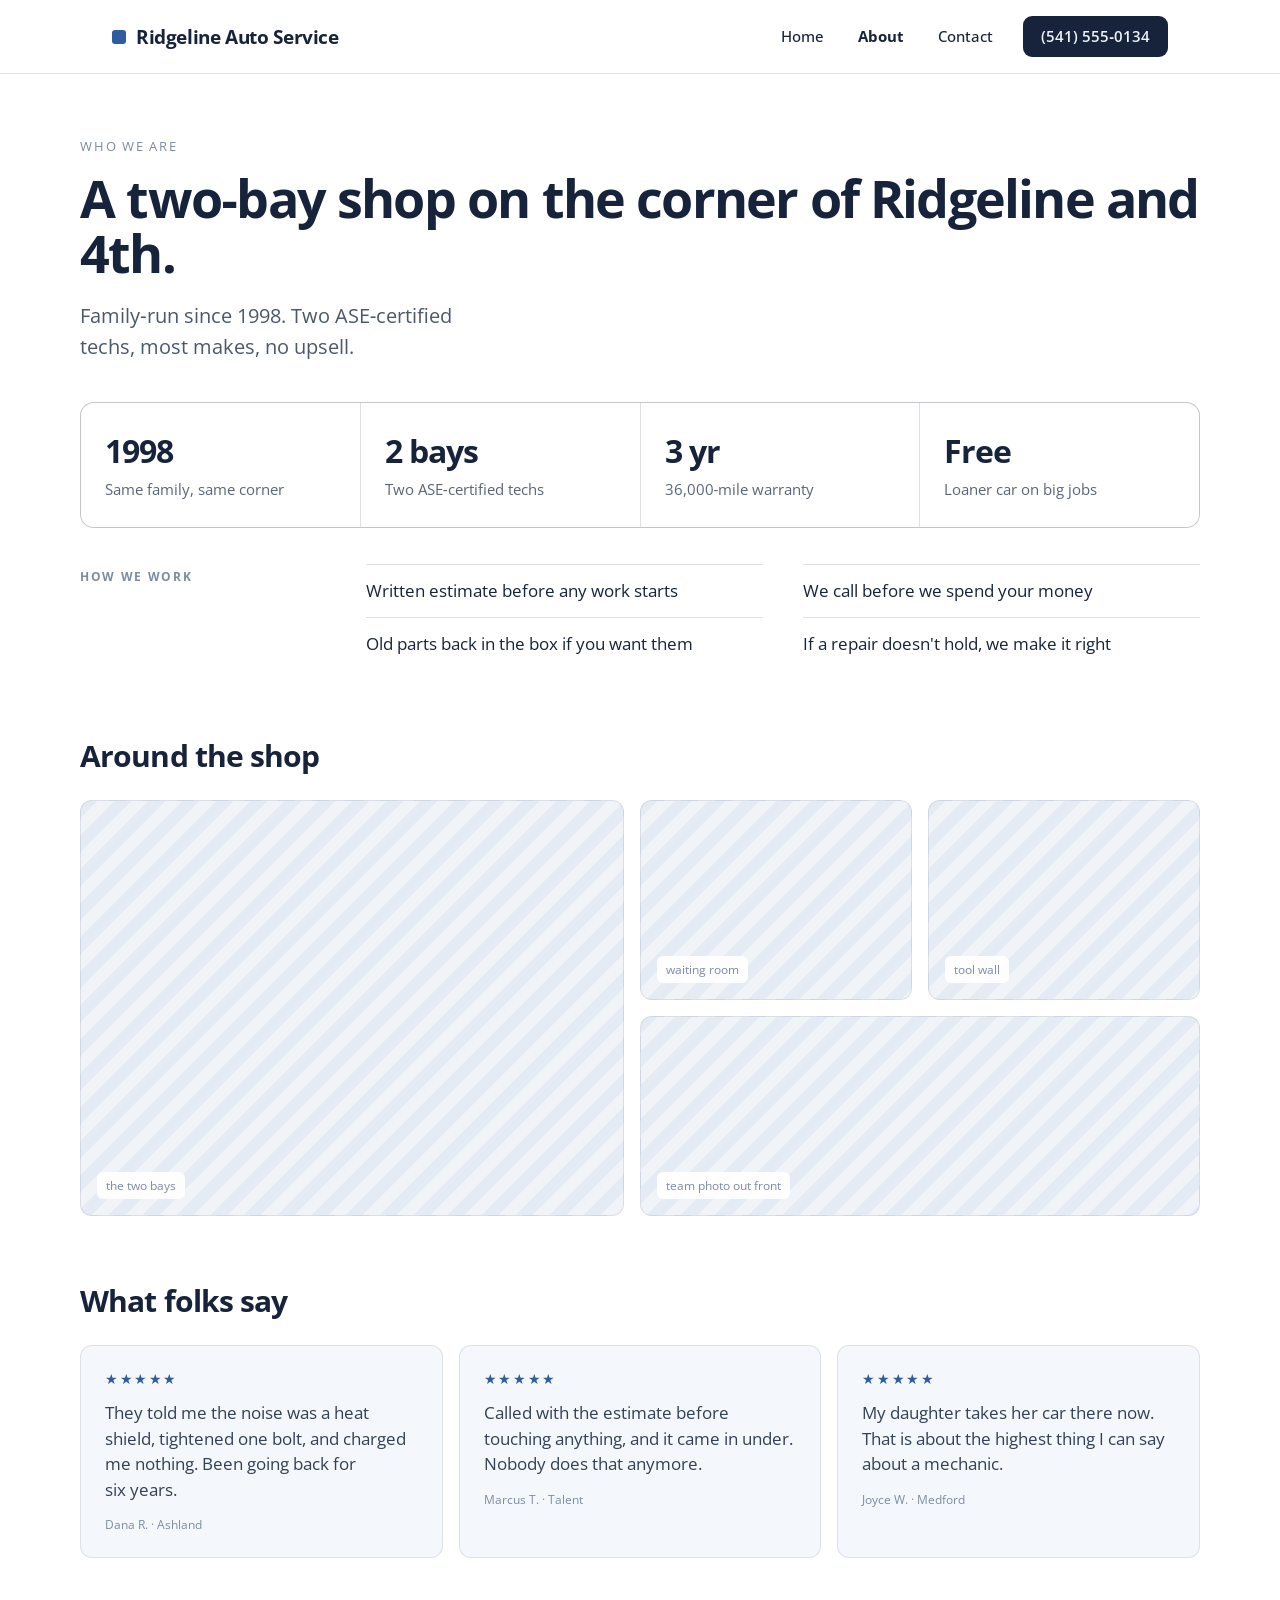
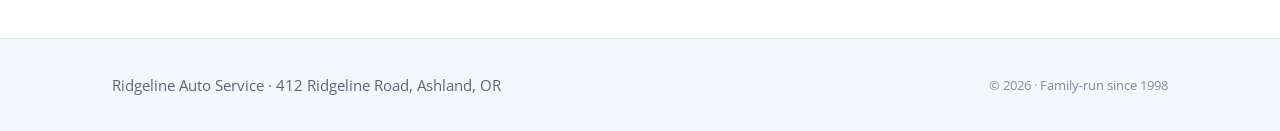
==== about.html @ 0da6ca18 "Add Ridgeline Auto Service static site Implements the Auto Shop Site design (Claude Design handoff) " ====
<!DOCTYPE html>
<html lang="en">
<head>
<meta charset="utf-8">
<meta name="viewport" content="width=device-width, initial-scale=1">
<title>About — Ridgeline Auto Service</title>
<meta name="description" content="A two-bay auto shop on the corner of Ridgeline and 4th. Family-run since 1998, two ASE-certified techs, no upsell.">
<link rel="preconnect" href="https://fonts.googleapis.com">
<link rel="preconnect" href="https://fonts.gstatic.com" crossorigin>
<link href="https://fonts.googleapis.com/css2?family=Open+Sans:wght@300;400;500;600;700;800&display=swap" rel="stylesheet">
<link rel="stylesheet" href="styles.css">
</head>
<body>

<header class="site-header">
  <div class="wrap">
    <a href="index.html" class="brand" style="color:inherit">
      <span class="brand-mark"></span>
      <span class="brand-name">Ridgeline Auto Service</span>
    </a>
    <nav class="main-nav">
      <a class="nav-link" href="index.html">Home</a>
      <a class="nav-link" href="about.html" aria-current="page">About</a>
      <a class="nav-link" href="contact.html">Contact</a>
      <a class="nav-call" href="tel:5415550134">(541) 555‑0134</a>
    </nav>
  </div>
</header>

<main>
  <div class="wrap page-hero page-body">
    <div class="eyebrow">Who we are</div>
    <h1 style="max-width:22em">A two‑bay shop on the corner of Ridgeline and 4th.</h1>
    <p class="about-sub">Family‑run since 1998. Two ASE‑certified techs, most makes, no upsell.</p>

    <div class="facts-strip">
      <div class="fact">
        <div class="fact-num">1998</div>
        <div class="fact-label">Same family, same corner</div>
      </div>
      <div class="fact">
        <div class="fact-num">2 bays</div>
        <div class="fact-label">Two ASE‑certified techs</div>
      </div>
      <div class="fact">
        <div class="fact-num">3 yr</div>
        <div class="fact-label">36,000‑mile warranty</div>
      </div>
      <div class="fact">
        <div class="fact-num">Free</div>
        <div class="fact-label">Loaner car on big jobs</div>
      </div>
    </div>

    <div class="how-we-work">
      <div class="how-we-work-label">How we work</div>
      <div class="how-we-work-list">
        <div>Written estimate before any work starts</div>
        <div>We call before we spend your money</div>
        <div>Old parts back in the box if you want them</div>
        <div>If a repair doesn't hold, we make it right</div>
      </div>
    </div>

    <div class="about-section">
      <h2>Around the shop</h2>
      <div class="shop-photos">
        <div class="photo-placeholder tall"><span>the two bays</span></div>
        <div class="photo-placeholder"><span>waiting room</span></div>
        <div class="photo-placeholder"><span>tool wall</span></div>
        <div class="photo-placeholder wide"><span>team photo out front</span></div>
      </div>
    </div>

    <div class="about-section">
      <h2>What folks say</h2>
      <div class="reviews-grid-light">
        <div class="review-card">
          <div class="stars">★★★★★</div>
          <p class="quote">They told me the noise was a heat shield, tightened one bolt, and charged me nothing. Been going back for six years.</p>
          <div class="who">Dana R. · Ashland</div>
        </div>
        <div class="review-card">
          <div class="stars">★★★★★</div>
          <p class="quote">Called with the estimate before touching anything, and it came in under. Nobody does that anymore.</p>
          <div class="who">Marcus T. · Talent</div>
        </div>
        <div class="review-card">
          <div class="stars">★★★★★</div>
          <p class="quote">My daughter takes her car there now. That is about the highest thing I can say about a mechanic.</p>
          <div class="who">Joyce W. · Medford</div>
        </div>
      </div>
    </div>
  </div>
</main>

<footer class="site-footer">
  <div class="wrap">
    <div class="footer-shop">Ridgeline Auto Service · 412 Ridgeline Road, Ashland, OR</div>
    <div class="footer-copy">© 2026 · Family‑run since 1998</div>
  </div>
</footer>

</body>
</html>
---- styles.css ----
/* Ridgeline Auto Service — shared styles */

*, *::before, *::after { box-sizing: border-box; }

:root {
  --ink: #16233a;
  --ink-muted: #4b586c;
  --ink-muted-2: #5a6678;
  --ink-muted-3: #7d8ca3;
  --ink-muted-4: #93a4bb;
  --blue: #2f5c9e;
  --blue-hover: #1e3f70;
  --blue-active: #23477a;
  --panel: #f4f7fb;
  --line-06: rgba(22, 35, 58, .06);
  --line-10: rgba(22, 35, 58, .1);
  --line-12: rgba(22, 35, 58, .12);
  --line-14: rgba(22, 35, 58, .14);
  --line-18: rgba(22, 35, 58, .18);
  --line-20: rgba(22, 35, 58, .2);
  --dark-bg: #16233a;
  --dark-text: #eef3f9;
  --dark-quote: #9ec1ea;
  --dark-muted: #93a4bb;
}

html, body { margin: 0; }

body {
  background: #fff;
  color: var(--ink);
  font-family: 'Open Sans', Helvetica, Arial, sans-serif;
  -webkit-font-smoothing: antialiased;
}

a { color: var(--blue); text-decoration: none; }
a:hover { color: var(--blue-hover); }

h1, h2, h3, p { margin: 0; }

.wrap {
  max-width: 1120px;
  margin: 0 auto;
  padding-left: 32px;
  padding-right: 32px;
}

/* Header */

.site-header {
  position: sticky;
  top: 0;
  z-index: 20;
  background: rgba(255, 255, 255, .9);
  backdrop-filter: blur(8px);
  border-bottom: 1px solid var(--line-12);
}

.site-header .wrap {
  padding-top: 16px;
  padding-bottom: 16px;
  display: flex;
  align-items: center;
  justify-content: space-between;
  gap: 32px;
}

.brand {
  display: flex;
  align-items: baseline;
  gap: 10px;
}

.brand-mark {
  width: 14px;
  height: 14px;
  background: var(--blue);
  border-radius: 3px;
}

.brand-name {
  font-size: 19px;
  font-weight: 700;
  letter-spacing: -.02em;
  color: var(--ink);
}

.main-nav {
  display: flex;
  align-items: center;
  gap: 6px;
}

.main-nav a.nav-link {
  font-size: 14.5px;
  font-weight: 500;
  color: var(--ink);
  padding: 9px 14px;
  border-radius: 8px;
}

.main-nav a.nav-link:hover {
  background: var(--line-06);
  color: var(--ink);
}

.main-nav a.nav-link[aria-current="page"] {
  font-weight: 700;
}

.nav-call {
  margin-left: 10px;
  background: var(--ink);
  color: var(--dark-text);
  padding: 11px 18px;
  border-radius: 9px;
  font-size: 14.5px;
  font-weight: 600;
}

.nav-call:hover {
  background: var(--blue);
  color: #fff;
}

/* Buttons */

.btn {
  display: inline-block;
  font-family: inherit;
  font-size: 16px;
  font-weight: 600;
  padding: 15px 26px;
  border-radius: 10px;
  border: 0;
  cursor: pointer;
}

.btn-primary { background: var(--blue); color: #fff; }
.btn-primary:hover { background: var(--blue-active); color: #fff; }

.btn-outline {
  border: 1px solid var(--line-20);
  background: none;
  color: var(--ink);
}
.btn-outline:hover { background: rgba(22, 35, 58, .05); }

/* Eyebrow label */

.eyebrow {
  font-size: 12.5px;
  letter-spacing: .14em;
  text-transform: uppercase;
  color: var(--ink-muted-3);
}

/* Photo placeholder */

.photo-placeholder {
  border-radius: 14px;
  background-image: repeating-linear-gradient(135deg, #e4ebf4 0 12px, #f0f4f9 12px 24px);
  border: 1px solid var(--line-10);
  display: flex;
  align-items: flex-end;
  padding: 20px;
}

.photo-placeholder span {
  font-size: 12px;
  color: var(--ink-muted-3);
  background: rgba(255, 255, 255, .92);
  padding: 7px 10px;
  border-radius: 6px;
}

/* Hero */

.hero {
  padding: 76px 0 64px;
  display: grid;
  grid-template-columns: 1.05fr .95fr;
  gap: 56px;
  align-items: center;
}

.hero-eyebrow { margin-bottom: 20px; }

.hero h1 {
  font-size: 62px;
  line-height: 1.02;
  letter-spacing: -.035em;
  font-weight: 700;
  text-wrap: balance;
}

.hero-lede {
  margin-top: 24px;
  font-size: 18.5px;
  line-height: 1.6;
  color: var(--ink-muted);
  max-width: 34em;
  text-wrap: pretty;
}

.hero-actions {
  display: flex;
  gap: 12px;
  margin-top: 34px;
  flex-wrap: wrap;
}

.hours-panel {
  margin-top: 40px;
  border: 1px solid var(--line-14);
  border-radius: 12px;
  background: var(--panel);
  padding: 20px 24px;
  display: flex;
  align-items: center;
  gap: 32px;
  flex-wrap: wrap;
  max-width: 34em;
}

.hours-panel-label {
  font-size: 11.5px;
  font-weight: 700;
  letter-spacing: .16em;
  text-transform: uppercase;
  color: var(--blue);
}

.hours-panel-today {
  font-size: 30px;
  font-weight: 700;
  letter-spacing: -.02em;
  margin-top: 4px;
}

.hours-panel-week {
  display: flex;
  flex-direction: column;
  gap: 6px;
  font-size: 15px;
  color: var(--ink-muted);
  border-left: 1px solid var(--line-14);
  padding-left: 32px;
}

.hours-panel-week .row {
  display: flex;
  justify-content: space-between;
  gap: 24px;
  min-width: 190px;
}

.hours-panel-week .row span:first-child {
  font-weight: 600;
  color: var(--ink);
}

.hero-photo { aspect-ratio: 4 / 5; }

/* Stats band */

.stats-band {
  border-top: 1px solid var(--line-12);
  border-bottom: 1px solid var(--line-12);
  background: var(--panel);
}

.stats-band .wrap {
  padding: 44px 32px;
  display: grid;
  grid-template-columns: repeat(4, 1fr);
  gap: 34px;
}

.stat-num {
  font-size: 34px;
  font-weight: 700;
  letter-spacing: -.03em;
}

.stat-label {
  font-size: 14.5px;
  color: var(--ink-muted-2);
  margin-top: 4px;
}

/* Services grid (home) */

.section { padding: 72px 0; }

.section-head {
  display: flex;
  align-items: baseline;
  justify-content: space-between;
  gap: 24px;
  margin-bottom: 32px;
}

.section-head h2 {
  font-size: 36px;
  font-weight: 700;
  letter-spacing: -.03em;
}

.services-grid {
  display: grid;
  grid-template-columns: repeat(4, 1fr);
  gap: 16px;
}

.service-card {
  background: var(--panel);
  border: 1px solid var(--line-10);
  border-radius: 12px;
  padding: 22px;
}

.service-card:hover { border-color: var(--blue); }

.service-num { font-size: 11.5px; color: var(--blue); }

.service-name {
  font-size: 17px;
  font-weight: 600;
  margin-top: 12px;
  letter-spacing: -.01em;
}

.service-blurb {
  font-size: 14px;
  line-height: 1.5;
  color: var(--ink-muted-2);
  margin-top: 7px;
}

/* Reviews */

.reviews-band {
  background: var(--dark-bg);
  color: var(--dark-text);
}

.reviews-band .wrap {
  padding: 66px 32px;
  display: grid;
  grid-template-columns: repeat(3, 1fr);
  gap: 34px;
}

.reviews-band .stars { font-size: 14px; color: var(--dark-quote); letter-spacing: .12em; }
.reviews-band .quote { font-size: 17.5px; line-height: 1.55; margin-top: 14px; text-wrap: pretty; }
.reviews-band .who { font-size: 12px; color: var(--dark-muted); margin-top: 16px; }

.reviews-grid-light {
  display: grid;
  grid-template-columns: repeat(3, 1fr);
  gap: 16px;
  margin-top: 24px;
}

.review-card {
  background: var(--panel);
  border: 1px solid var(--line-10);
  border-radius: 12px;
  padding: 24px;
}

.review-card .stars { font-size: 13.5px; color: var(--blue); letter-spacing: .12em; }
.review-card .quote { font-size: 16.5px; line-height: 1.55; margin-top: 12px; color: #334055; text-wrap: pretty; }
.review-card .who { font-size: 12px; color: var(--ink-muted-3); margin-top: 14px; }

/* Drop-by split section */

.split-section {
  padding: 72px 0;
  display: grid;
  grid-template-columns: 1fr 1fr;
  gap: 24px;
  align-items: center;
}

.split-section h2 {
  font-size: 36px;
  font-weight: 700;
  letter-spacing: -.03em;
}

.split-section p {
  margin-top: 16px;
  font-size: 17.5px;
  line-height: 1.6;
  color: var(--ink-muted);
  max-width: 30em;
}

.split-section .btn { margin-top: 26px; }

.storefront-photo { aspect-ratio: 16 / 10; }

/* Appointment section */

.appointment-section {
  border-top: 1px solid var(--line-12);
  background: var(--panel);
}

.appointment-section .wrap {
  padding: 64px 32px;
  display: grid;
  grid-template-columns: .85fr 1.15fr;
  gap: 56px;
  align-items: start;
}

.appointment-section h2 {
  font-size: 36px;
  font-weight: 700;
  letter-spacing: -.03em;
}

.appointment-section .intro-text {
  margin-top: 16px;
  font-size: 17.5px;
  line-height: 1.6;
  color: var(--ink-muted);
}

.appointment-section .hours-line {
  margin-top: 24px;
  font-size: 15.5px;
  line-height: 1.6;
  color: var(--ink-muted-2);
}

.form-card {
  background: #fff;
  border: 1px solid var(--line-10);
  border-radius: 14px;
  padding: 28px;
}

.form-card h3 {
  font-size: 21px;
  font-weight: 700;
  letter-spacing: -.02em;
}

.form-card .form-sub {
  margin-top: 8px;
  font-size: 15.5px;
  color: var(--ink-muted-2);
}

.form-grid {
  display: grid;
  grid-template-columns: minmax(0, 1fr) minmax(0, 1fr);
  gap: 12px;
  margin-top: 20px;
}

.form-field {
  display: flex;
  flex-direction: column;
  gap: 6px;
}

.form-field.span-2 { grid-column: span 2; }

.form-field span {
  font-size: 13px;
  font-weight: 600;
  color: var(--ink-muted);
}

.form-field input,
.form-field textarea {
  font-family: inherit;
  font-size: 15.5px;
  padding: 13px 14px;
  border: 1px solid var(--line-18);
  border-radius: 9px;
  background: #fff;
  color: var(--ink);
}

.form-field input:focus,
.form-field textarea:focus {
  outline: none;
  border-color: var(--blue);
}

.form-field textarea { resize: vertical; }

.form-submit {
  margin-top: 16px;
  width: 100%;
}

.form-note {
  margin-top: 12px;
  font-size: 13px;
  line-height: 1.5;
  color: var(--ink-muted-3);
}

.honeypot { display: none; }

/* Page hero (About / Contact) */

.page-hero {
  padding: 64px 0 0;
}

.page-hero h1 {
  font-size: 52px;
  line-height: 1.05;
  letter-spacing: -.035em;
  font-weight: 700;
  margin-top: 16px;
}

.page-body { padding-bottom: 80px; }

/* About page */

.about-sub {
  margin-top: 20px;
  font-size: 20px;
  line-height: 1.55;
  color: var(--ink-muted);
  max-width: 34ch;
}

.facts-strip {
  display: grid;
  grid-template-columns: repeat(4, minmax(0, 1fr));
  gap: 1px;
  background: var(--line-14);
  border: 1px solid var(--line-14);
  border-radius: 14px;
  overflow: hidden;
  margin-top: 40px;
}

.facts-strip .fact {
  background: #fff;
  padding: 26px 24px;
}

.facts-strip .fact-num {
  font-size: 32px;
  font-weight: 700;
  letter-spacing: -.03em;
}

.facts-strip .fact-label {
  font-size: 15px;
  line-height: 1.5;
  color: var(--ink-muted-2);
  margin-top: 6px;
}

.how-we-work {
  display: grid;
  grid-template-columns: repeat(4, minmax(0, 1fr));
  gap: 24px;
  margin-top: 36px;
}

.how-we-work-label {
  grid-column: span 1;
  font-size: 12px;
  font-weight: 700;
  letter-spacing: .14em;
  text-transform: uppercase;
  color: var(--ink-muted-3);
  padding-top: 4px;
}

.how-we-work-list {
  grid-column: span 3;
  display: grid;
  grid-template-columns: repeat(2, minmax(0, 1fr));
  column-gap: 40px;
}

.how-we-work-list div {
  font-size: 16.5px;
  line-height: 1.5;
  border-top: 1px solid var(--line-14);
  padding: 14px 0;
}

.about-section { margin-top: 64px; }

.about-section h2 {
  font-size: 30px;
  font-weight: 700;
  letter-spacing: -.03em;
}

.shop-photos {
  display: grid;
  grid-template-columns: 2fr 1fr 1fr;
  grid-template-rows: 200px 200px;
  gap: 16px;
  margin-top: 24px;
}

.shop-photos .photo-placeholder { padding: 16px; border-radius: 12px; }
.shop-photos .photo-placeholder span { font-size: 11.5px; padding: 6px 9px; }
.shop-photos .tall { grid-row: span 2; }
.shop-photos .wide { grid-column: span 2; }

/* Contact page */

.contact-grid {
  display: grid;
  grid-template-columns: .9fr 1.1fr;
  gap: 48px;
  margin-top: 44px;
  align-items: start;
}

.contact-info {
  display: flex;
  flex-direction: column;
  gap: 26px;
}

.contact-block {
  border-top: 1px solid var(--line-14);
  padding-top: 22px;
}

.contact-block:first-child { border-top: 0; padding-top: 0; }

.contact-label {
  font-size: 12px;
  letter-spacing: .12em;
  text-transform: uppercase;
  color: var(--ink-muted-3);
}

.contact-phone-link {
  display: inline-block;
  margin-top: 8px;
  font-size: 28px;
  font-weight: 700;
  letter-spacing: -.02em;
  color: var(--ink);
}

.contact-phone-link:hover { color: var(--blue); }

.hours-list {
  margin-top: 12px;
  display: flex;
  flex-direction: column;
  gap: 8px;
  font-size: 16.5px;
}

.hours-list .row {
  display: flex;
  justify-content: space-between;
  max-width: 260px;
}

.hours-list .row span:last-child { color: var(--ink-muted-2); }

.contact-email { margin-top: 8px; font-size: 17px; }

.contact-address { margin-top: 8px; font-size: 18px; line-height: 1.5; }

.map-placeholder {
  margin-top: 16px;
  aspect-ratio: 16 / 11;
  border-radius: 12px;
  background-image: repeating-linear-gradient(135deg, #dbe5f1 0 14px, #e9f0f7 14px 28px);
  border: 1px solid var(--line-10);
  display: flex;
  align-items: center;
  justify-content: center;
}

.map-placeholder span {
  font-size: 12.5px;
  color: var(--ink-muted-3);
  background: rgba(255, 255, 255, .94);
  padding: 9px 13px;
  border-radius: 7px;
}

/* Footer */

.site-footer {
  border-top: 1px solid var(--line-12);
  background: var(--panel);
}

.site-footer .wrap {
  padding: 36px 32px;
  display: flex;
  justify-content: space-between;
  align-items: center;
  gap: 24px;
  flex-wrap: wrap;
}

.footer-shop { font-size: 15px; color: var(--ink-muted-2); }
.footer-copy { font-size: 12.5px; color: var(--ink-muted-3); }

/* Responsive */

@media (max-width: 900px) {
  .hero { grid-template-columns: 1fr; }
  .hero-photo { order: -1; aspect-ratio: 16 / 9; }
  .appointment-section .wrap { grid-template-columns: 1fr; }
  .contact-grid { grid-template-columns: 1fr; }
  .split-section { grid-template-columns: 1fr; }
  .split-section .storefront-photo { order: -1; }
  .services-grid { grid-template-columns: repeat(2, 1fr); }
}

@media (max-width: 700px) {
  .stats-band .wrap { grid-template-columns: repeat(2, 1fr); }
  .facts-strip { grid-template-columns: repeat(2, minmax(0, 1fr)); }
  .how-we-work { grid-template-columns: 1fr; }
  .how-we-work-list { grid-column: span 1; grid-template-columns: 1fr; }
  .shop-photos { grid-template-columns: 1fr 1fr; grid-template-rows: 160px 160px 160px; }
  .shop-photos .tall { grid-row: span 1; }
}

@media (max-width: 640px) {
  .hero h1 { font-size: 42px; }
  .page-hero h1 { font-size: 38px; }
  .section-head h2, .split-section h2, .appointment-section h2 { font-size: 28px; }
  .reviews-band .wrap, .reviews-grid-light { grid-template-columns: 1fr; }
  .services-grid { grid-template-columns: 1fr; }
  .form-grid { grid-template-columns: 1fr; }
  .form-field.span-2 { grid-column: span 1; }
  .site-header .wrap { flex-wrap: wrap; gap: 12px; padding-bottom: 12px; }
  .main-nav { flex-wrap: wrap; }
}
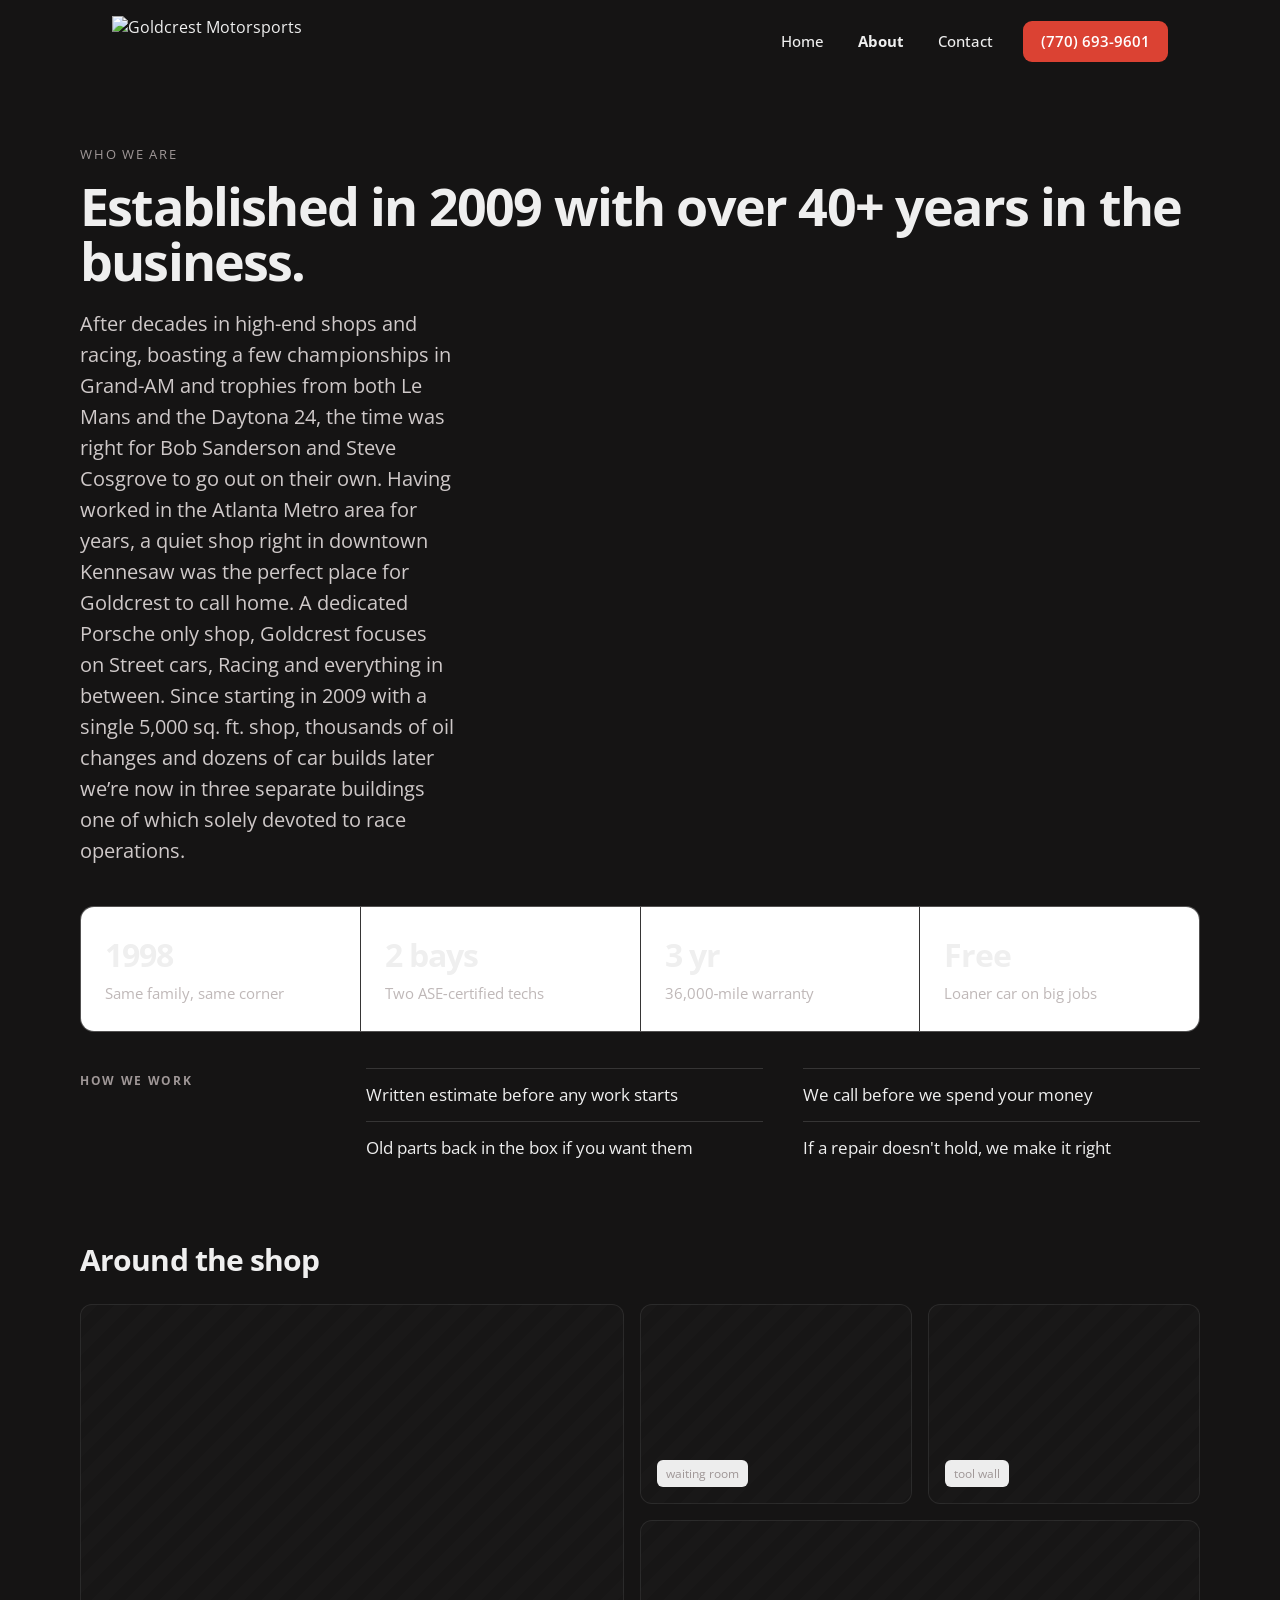
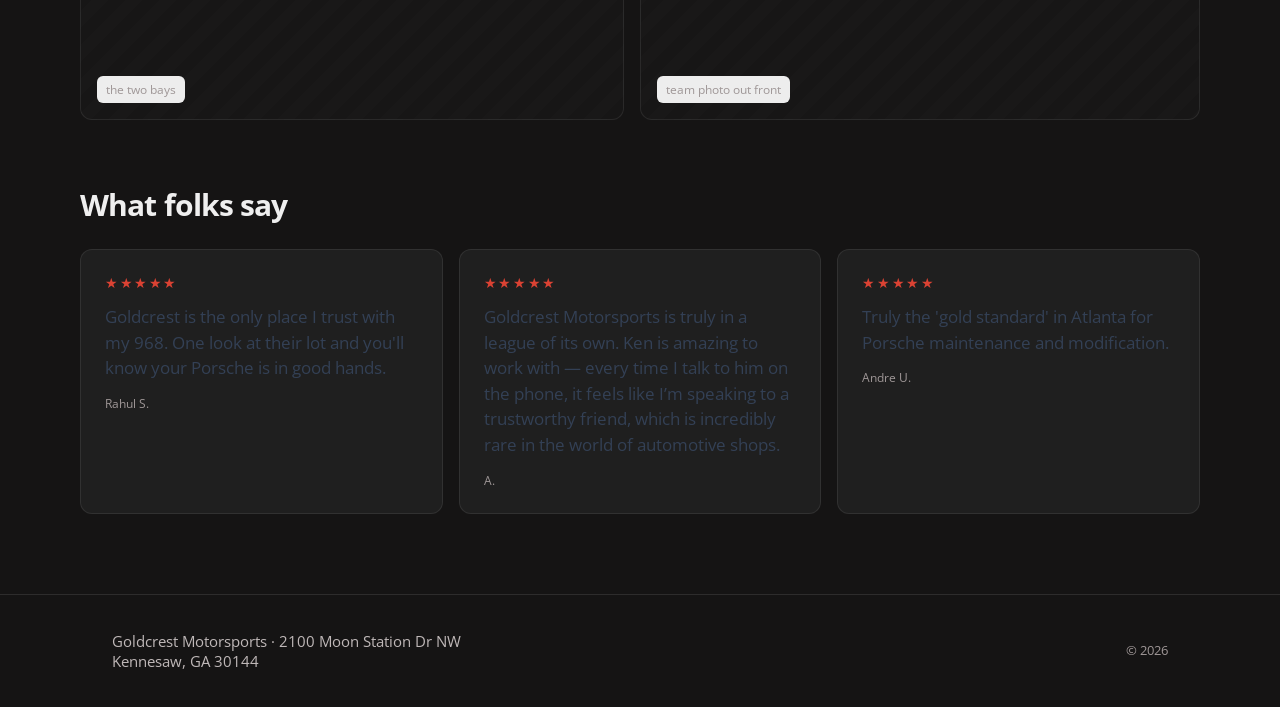
==== commit 52452332: "V1 website design" ====
--- a/about.html
+++ b/about.html
@@ -3,7 +3,7 @@
 <head>
 <meta charset="utf-8">
 <meta name="viewport" content="width=device-width, initial-scale=1">
-<title>About — Ridgeline Auto Service</title>
+<title>About — Goldcrest Motorsports</title>
 <meta name="description" content="A two-bay auto shop on the corner of Ridgeline and 4th. Family-run since 1998, two ASE-certified techs, no upsell.">
 <link rel="preconnect" href="https://fonts.googleapis.com">
 <link rel="preconnect" href="https://fonts.gstatic.com" crossorigin>
@@ -16,13 +16,13 @@
   <div class="wrap">
     <a href="index.html" class="brand" style="color:inherit">
       <span class="brand-mark"></span>
-      <span class="brand-name">Ridgeline Auto Service</span>
+      <img src="Logo.webp" alt="Goldcrest Motorsports" class="brand-logo">
     </a>
     <nav class="main-nav">
       <a class="nav-link" href="index.html">Home</a>
       <a class="nav-link" href="about.html" aria-current="page">About</a>
       <a class="nav-link" href="contact.html">Contact</a>
-      <a class="nav-call" href="tel:5415550134">(541) 555‑0134</a>
+      <a class="nav-call" href="tel:7706939601">(770) 693-9601</a>
     </nav>
   </div>
 </header>
@@ -30,8 +30,8 @@
 <main>
   <div class="wrap page-hero page-body">
     <div class="eyebrow">Who we are</div>
-    <h1 style="max-width:22em">A two‑bay shop on the corner of Ridgeline and 4th.</h1>
-    <p class="about-sub">Family‑run since 1998. Two ASE‑certified techs, most makes, no upsell.</p>
+    <h1 style="max-width:22em">Established in 2009 with over 40+ years in the business.</h1>
+    <p class="about-sub">After decades in high-end shops and racing, boasting a few championships in Grand-AM and trophies from both Le Mans and the Daytona 24, the time was right for Bob Sanderson and Steve Cosgrove to go out on their own. Having worked in the Atlanta Metro area for years, a quiet shop right in downtown Kennesaw was the perfect place for Goldcrest to call home. A dedicated Porsche only shop, Goldcrest focuses on Street cars, Racing and everything in between. Since starting in 2009 with a single 5,000 sq. ft. shop, thousands of oil changes and dozens of car builds later we’re now in three separate buildings one of which solely devoted to race operations.</p>
 
     <div class="facts-strip">
       <div class="fact">
@@ -77,18 +77,18 @@
       <div class="reviews-grid-light">
         <div class="review-card">
           <div class="stars">★★★★★</div>
-          <p class="quote">They told me the noise was a heat shield, tightened one bolt, and charged me nothing. Been going back for six years.</p>
-          <div class="who">Dana R. · Ashland</div>
+          <p class="quote">Goldcrest is the only place I trust with my 968. One look at their lot and you'll know your Porsche is in good hands.</p>
+          <div class="who">Rahul S.</div>
         </div>
         <div class="review-card">
           <div class="stars">★★★★★</div>
-          <p class="quote">Called with the estimate before touching anything, and it came in under. Nobody does that anymore.</p>
-          <div class="who">Marcus T. · Talent</div>
+          <p class="quote">Goldcrest Motorsports is truly in a league of its own. Ken is amazing to work with — every time I talk to him on the phone, it feels like I’m speaking to a trustworthy friend, which is incredibly rare in the world of automotive shops.</p>
+          <div class="who">A.</div>
         </div>
         <div class="review-card">
           <div class="stars">★★★★★</div>
-          <p class="quote">My daughter takes her car there now. That is about the highest thing I can say about a mechanic.</p>
-          <div class="who">Joyce W. · Medford</div>
+          <p class="quote">Truly the 'gold standard' in Atlanta for Porsche maintenance and modification.</p>
+          <div class="who">Andre U.</div>
         </div>
       </div>
     </div>
@@ -97,8 +97,8 @@
 
 <footer class="site-footer">
   <div class="wrap">
-    <div class="footer-shop">Ridgeline Auto Service · 412 Ridgeline Road, Ashland, OR</div>
-    <div class="footer-copy">© 2026 · Family‑run since 1998</div>
+    <div class="footer-shop">Goldcrest Motorsports · 2100 Moon Station Dr NW<br>Kennesaw, GA 30144</div>
+    <div class="footer-copy">© 2026 </div>
   </div>
 </footer>
 
--- a/styles.css
+++ b/styles.css
@@ -1,33 +1,33 @@
-/* Ridgeline Auto Service — shared styles */
+/* Goldcrest Motorsports — shared styles */
 
 *, *::before, *::after { box-sizing: border-box; }
 
 :root {
-  --ink: #16233a;
-  --ink-muted: #4b586c;
-  --ink-muted-2: #5a6678;
-  --ink-muted-3: #7d8ca3;
-  --ink-muted-4: #93a4bb;
-  --blue: #2f5c9e;
-  --blue-hover: #1e3f70;
-  --blue-active: #23477a;
-  --panel: #f4f7fb;
-  --line-06: rgba(22, 35, 58, .06);
-  --line-10: rgba(22, 35, 58, .1);
-  --line-12: rgba(22, 35, 58, .12);
-  --line-14: rgba(22, 35, 58, .14);
-  --line-18: rgba(22, 35, 58, .18);
-  --line-20: rgba(22, 35, 58, .2);
-  --dark-bg: #16233a;
-  --dark-text: #eef3f9;
-  --dark-quote: #9ec1ea;
-  --dark-muted: #93a4bb;
+  --ink: #efefef; /* primary text on dark bg */
+  --ink-muted: #cfc9c9;
+  --ink-muted-2: #bfb8b8;
+  --ink-muted-3: #9f9797;
+  --ink-muted-4: #7f7777;
+  --blue: #DB4233;
+  --blue-hover: #b63a2b;
+  --blue-active: #DB4233;
+  --panel: #1f1f1f; /* panels slightly lighter than page bg */
+  --line-06: rgba(255, 255, 255, .04);
+  --line-10: rgba(255, 255, 255, .08);
+  --line-12: rgba(255, 255, 255, .10);
+  --line-14: rgba(255, 255, 255, .14);
+  --line-18: rgba(255, 255, 255, .18);
+  --line-20: rgba(255, 255, 255, .20);
+  --dark-bg: #151414; /* overall page background */
+  --dark-text: #ffffff;
+  --dark-quote: #FFDC00;
+  --dark-muted: #c7bdbe;
 }
 
 html, body { margin: 0; }
 
 body {
-  background: #fff;
+  background: var(--dark-bg);
   color: var(--ink);
   font-family: 'Open Sans', Helvetica, Arial, sans-serif;
   -webkit-font-smoothing: antialiased;
@@ -51,9 +51,9 @@
   position: sticky;
   top: 0;
   z-index: 20;
-  background: rgba(255, 255, 255, .9);
-  backdrop-filter: blur(8px);
-  border-bottom: 1px solid var(--line-12);
+  background: var(--dark-bg);
+  backdrop-filter: blur(6px);
+  border-bottom: 0;
 }
 
 .site-header .wrap {
@@ -71,18 +71,28 @@
   gap: 10px;
 }
 
-.brand-mark {
+.brand-mark { display: none; }
+
+/* .brand-mark {
   width: 14px;
   height: 14px;
   background: var(--blue);
   border-radius: 3px;
-}
+} */
 
 .brand-name {
   font-size: 19px;
   font-weight: 700;
   letter-spacing: -.02em;
   color: var(--ink);
+}
+
+/* Logo in the header */
+.brand-logo {
+  height: 50px;
+  display: block;
+  object-fit: contain;
+  margin-left: 0;
 }
 
 .main-nav {
@@ -110,8 +120,8 @@
 
 .nav-call {
   margin-left: 10px;
-  background: var(--ink);
-  color: var(--dark-text);
+  background: #DB4233;
+  color: #ffffff;
   padding: 11px 18px;
   border-radius: 9px;
   font-size: 14.5px;
@@ -119,8 +129,8 @@
 }
 
 .nav-call:hover {
-  background: var(--blue);
-  color: #fff;
+  background: var(--blue-hover);
+  color: #ffffff;
 }
 
 /* Buttons */
@@ -159,7 +169,7 @@
 
 .photo-placeholder {
   border-radius: 14px;
-  background-image: repeating-linear-gradient(135deg, #e4ebf4 0 12px, #f0f4f9 12px 24px);
+  background-image: repeating-linear-gradient(135deg, rgba(255,255,255,0.02) 0 12px, rgba(255,255,255,0.01) 12px 24px);
   border: 1px solid var(--line-10);
   display: flex;
   align-items: flex-end;
@@ -173,6 +183,35 @@
   padding: 7px 10px;
   border-radius: 6px;
 }
+
+/* Make images inside placeholders fill the area */
+.photo-placeholder img {
+  width: 100%;
+  height: auto;
+  display: block;
+  border-radius: 12px;
+}
+
+/* Make hero-photo image fill its placeholder with no border */
+.hero-photo {
+  aspect-ratio: 4 / 5;
+  padding: 0;
+  background: none;
+  border: 0;
+  border-radius: 12px;
+  overflow: hidden;
+}
+
+.hero-photo img {
+  width: 100%;
+  height: 100%;
+  display: block;
+  object-fit: cover;
+  border-radius: 0;
+}
+
+/* Specific hero image sizing hook when using srcset/picture */
+/* removed .hero-image rule when reverting responsive srcset */
 
 /* Hero */
 
@@ -267,14 +306,62 @@
 .stats-band {
   border-top: 1px solid var(--line-12);
   border-bottom: 1px solid var(--line-12);
-  background: var(--panel);
+  background: #1E1C1C;
 }
 
 .stats-band .wrap {
-  padding: 44px 32px;
-  display: grid;
-  grid-template-columns: repeat(4, 1fr);
-  gap: 34px;
+  padding: 32px 32px;
+  display: flex;
+  align-items: center;
+  gap: 28px;
+}
+
+/* New stats layout: left stats, divider, and hours on the right */
+.stats-left {
+  display: flex;
+  gap: 48px;
+  align-items: center;
+}
+.stats-left .stat { min-width: 180px; }
+.stats-divider {
+  width: 1px;
+  height: 54px;
+  background: var(--line-12);
+  opacity: .7;
+}
+.hours-right {
+  display: flex;
+  gap: 48px;
+  margin-left: auto;
+  align-items: center;
+}
+.hours-item { text-align: left; }
+.hours-day {
+  font-size: 12px;
+  letter-spacing: .14em;
+  text-transform: uppercase;
+  color: var(--ink-muted-3);
+}
+.hours-time {
+  font-size: 20px;
+  font-weight: 700;
+  color: var(--ink);
+  margin-top: 6px;
+}
+
+@media (max-width: 900px) {
+  .stats-band .wrap { flex-direction: column; align-items: flex-start; gap: 20px; }
+  .stats-left { gap: 24px; }
+  .stats-divider { display: none; }
+  .hours-right { width: 100%; gap: 18px; }
+}
+
+/* When the hours panel is placed inside the stats band, make it span the full wrap and center */
+.stats-band .wrap .hours-panel {
+  grid-column: 1 / -1;
+  margin: 0 auto;
+  max-width: 720px;
+  padding-top: 0;
 }
 
 .stat-num {
@@ -291,7 +378,26 @@
 
 /* Services grid (home) */
 
-.section { padding: 72px 0; }
+.section { padding: 72px 0; background: #ffffff; }
+
+/* Full-width light panel for specific sections */
+.section-panel {
+  background: #262325; /* darker gray */
+  color: #ffffff;
+}
+.section-panel .wrap {
+  padding-left: 5;
+  padding-right: 5px;
+}
+/* Ensure headings and text inside the darker panel are readable */
+.section-panel h2,
+.section-panel .stat-label,
+.section-panel .stat-num,
+.section-panel p,
+.section-panel .service-name,
+.section-panel .service-blurb {
+  color: inherit;
+}
 
 .section-head {
   display: flex;
@@ -342,11 +448,21 @@
 
 .reviews-band {
   background: var(--dark-bg);
-  color: var(--dark-text);
+  color: #ffffff;
+  position: relative;
+  left: 50%;
+  right: 50%;
+  margin-left: -50vw;
+  margin-right: -50vw;
+  width: 100vw;
+  box-sizing: border-box;
+  padding: 96px 0; /* increased vertical padding for more breathing room */
 }
 
 .reviews-band .wrap {
-  padding: 66px 32px;
+  padding: 0 32px; /* keep horizontal gutters inside full-bleed band */
+  max-width: 1120px;
+  margin: 0 auto;
   display: grid;
   grid-template-columns: repeat(3, 1fr);
   gap: 34px;
@@ -381,21 +497,32 @@
   display: grid;
   grid-template-columns: 1fr 1fr;
   gap: 24px;
+  background: #1E1C1C;
+  align-items: center;
+}
+
+/* Ensure the inner wrap uses a two-column grid so content and image sit side-by-side */
+.split-section .wrap {
+  display: grid;
+  grid-template-columns: 1fr 1fr;
+  gap: 24px;
   align-items: center;
 }
 
 .split-section h2 {
   font-size: 36px;
   font-weight: 700;
+  background: #1E1C1C;
   letter-spacing: -.03em;
 }
 
-.split-section p {
-  margin-top: 16px;
-  font-size: 17.5px;
-  line-height: 1.6;
-  color: var(--ink-muted);
-  max-width: 30em;
+.split-section {
+  padding: 72px 0;
+  display: grid;
+  grid-template-columns: 1fr 1fr;
+  gap: 24px;
+  align-items: center;
+  background: #1E1C1C;
 }
 
 .split-section .btn { margin-top: 26px; }
@@ -456,6 +583,9 @@
   color: var(--ink-muted-2);
 }
 
+/* Small spacer between form heading/subtext and first field */
+.form-spacer { height: 24px; }
+
 .form-grid {
   display: grid;
   grid-template-columns: minmax(0, 1fr) minmax(0, 1fr);
@@ -474,7 +604,7 @@
 .form-field span {
   font-size: 13px;
   font-weight: 600;
-  color: var(--ink-muted);
+  color: #000000;
 }
 
 .form-field input,
@@ -485,7 +615,12 @@
   border: 1px solid var(--line-18);
   border-radius: 9px;
   background: #fff;
-  color: var(--ink);
+  color: #000000;
+}
+
+.form-field input::placeholder,
+.form-field textarea::placeholder {
+  color: #6b6b6b;
 }
 
 .form-field input:focus,
@@ -600,6 +735,10 @@
 
 .about-section h2 {
   font-size: 30px;
+
+/* Ensure storefront image fills its placeholder and doesn't push the grid */
+.split-section .photo-placeholder { min-width: 0; overflow: hidden; }
+.split-section .photo-placeholder img { width: 100%; height: 100%; display: block; object-fit: cover; }
   font-weight: 700;
   letter-spacing: -.03em;
 }
@@ -644,7 +783,7 @@
   font-size: 12px;
   letter-spacing: .12em;
   text-transform: uppercase;
-  color: var(--ink-muted-3);
+  color: var(--blue);
 }
 
 .contact-phone-link {
@@ -697,11 +836,20 @@
   border-radius: 7px;
 }
 
+/* Make embedded map fill the placeholder */
+.map-placeholder iframe {
+  width: 100%;
+  height: 100%;
+  min-height: 260px;
+  border-radius: 12px;
+  border: 0;
+}
+
 /* Footer */
 
 .site-footer {
   border-top: 1px solid var(--line-12);
-  background: var(--panel);
+  background: var(--dark-bg);
 }
 
 .site-footer .wrap {
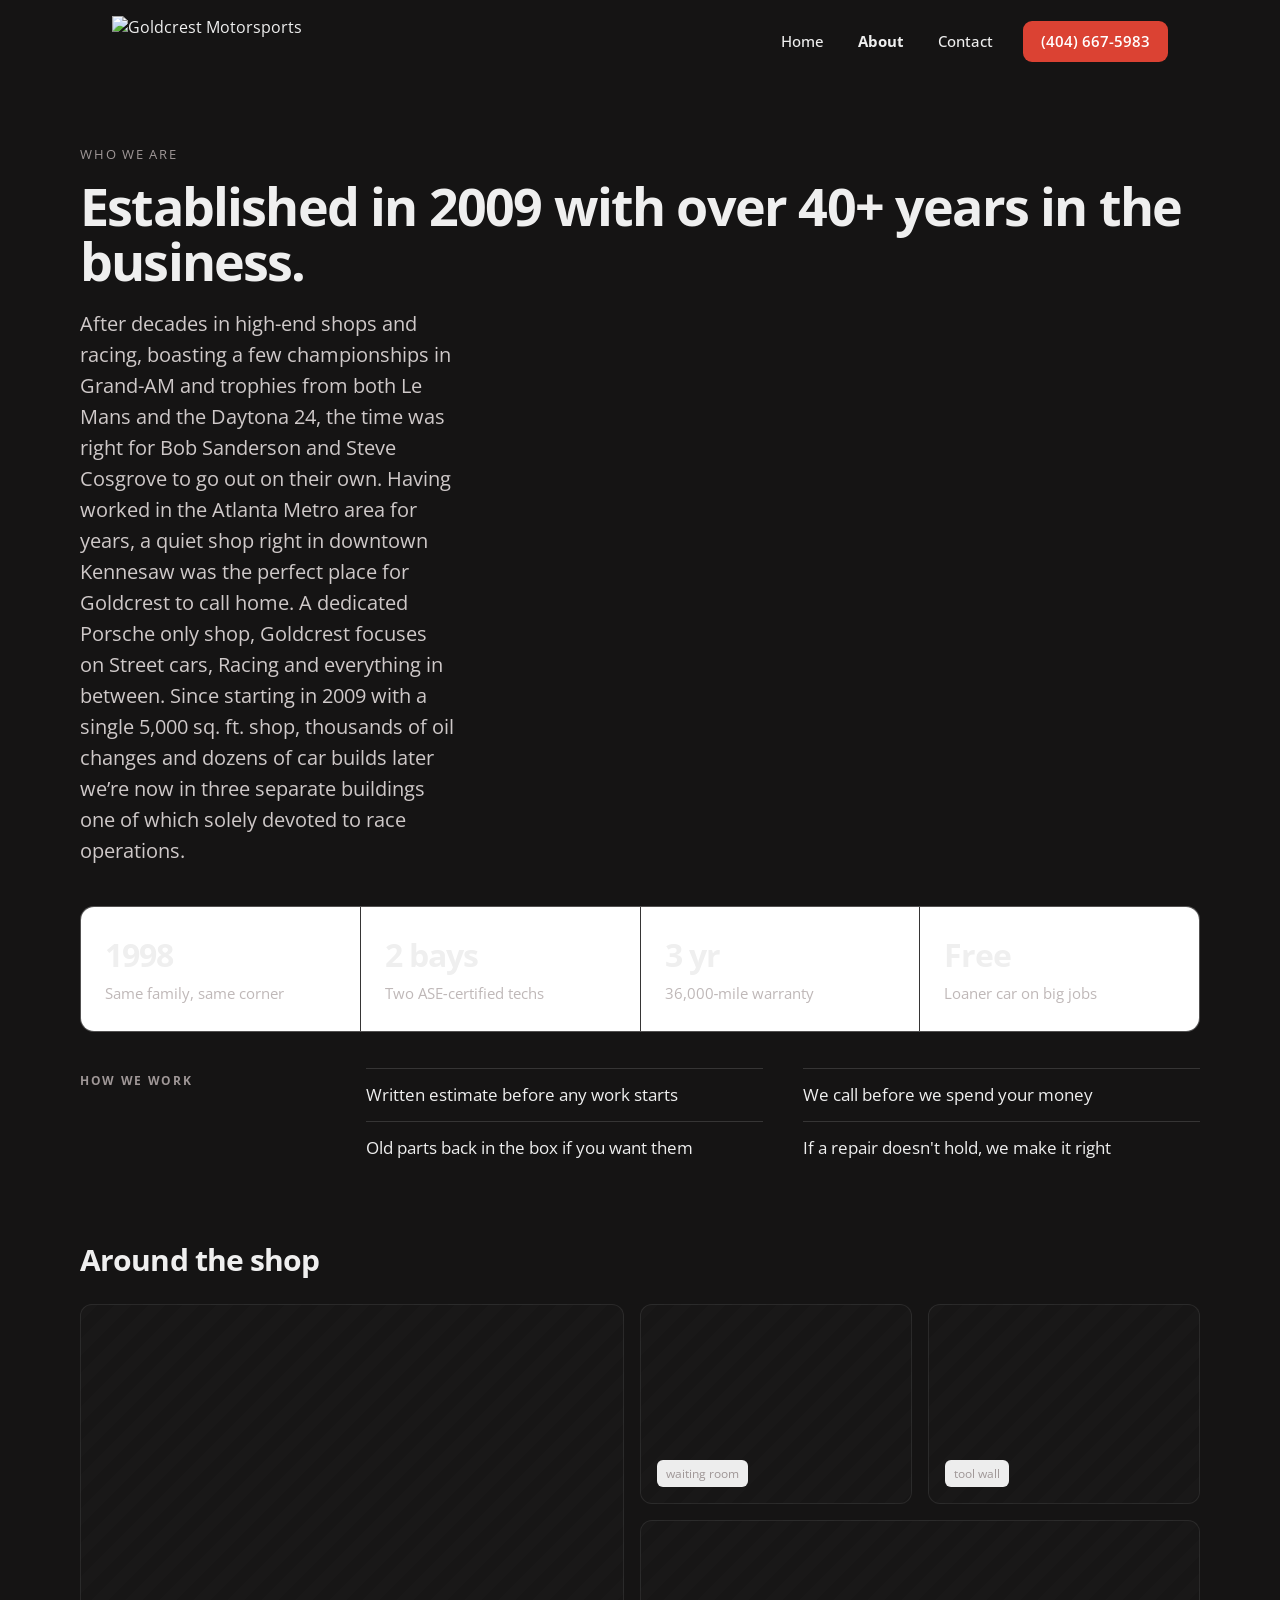
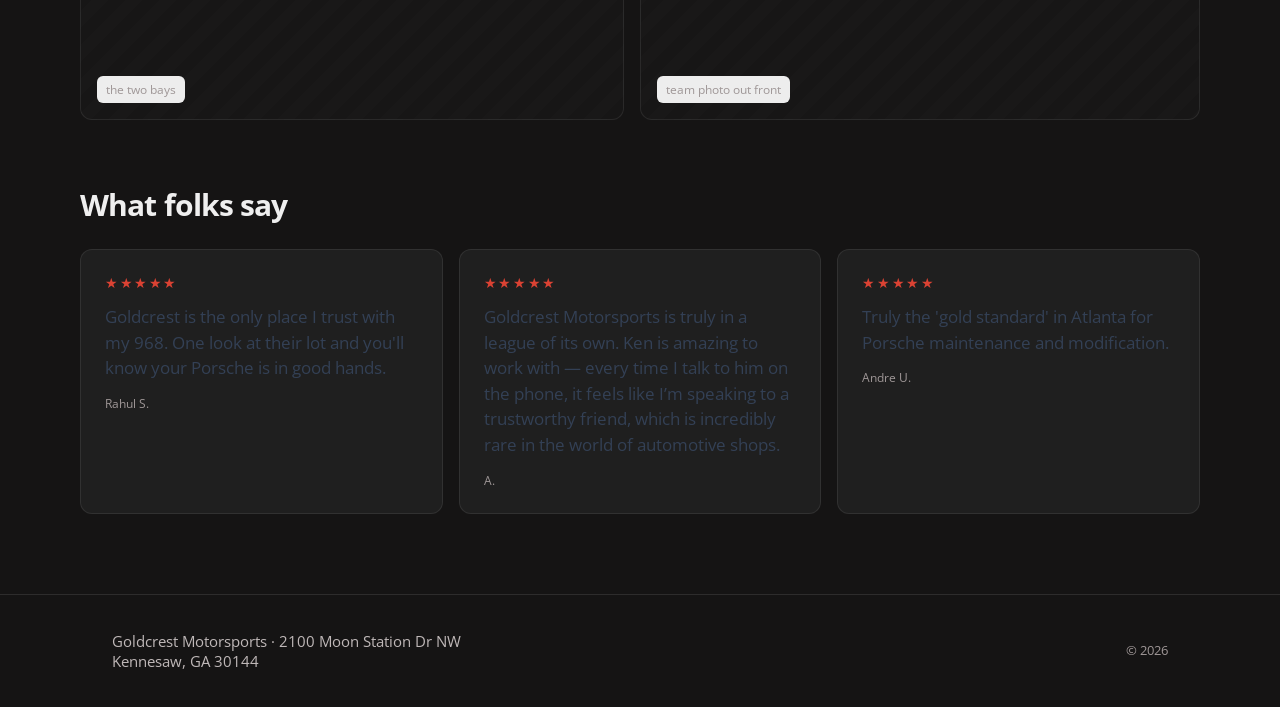
==== commit c7b622af: "update phone number" ====
--- a/about.html
+++ b/about.html
@@ -22,7 +22,7 @@
       <a class="nav-link" href="index.html">Home</a>
       <a class="nav-link" href="about.html" aria-current="page">About</a>
       <a class="nav-link" href="contact.html">Contact</a>
-      <a class="nav-call" href="tel:7706939601">(770) 693-9601</a>
+      <a class="nav-call" href="tel:4046675983">(404) 667-5983</a>
     </nav>
   </div>
 </header>
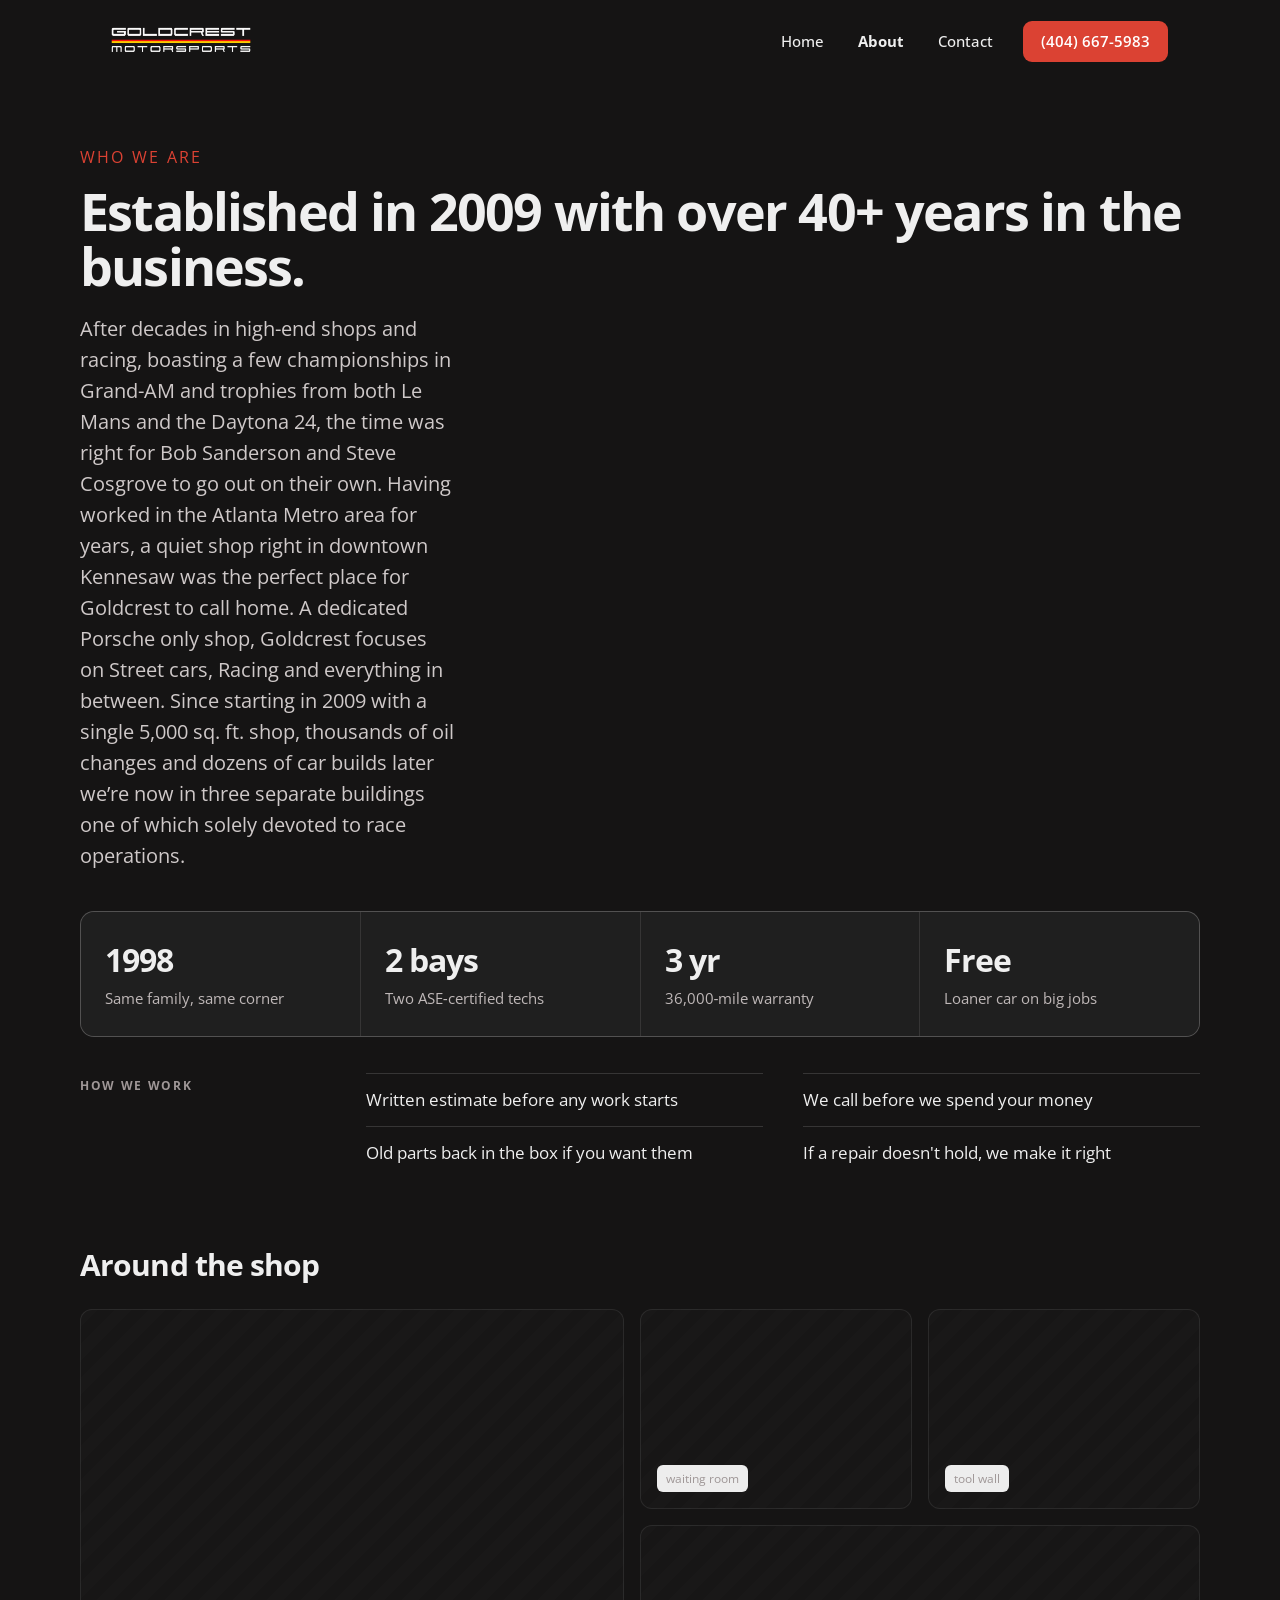
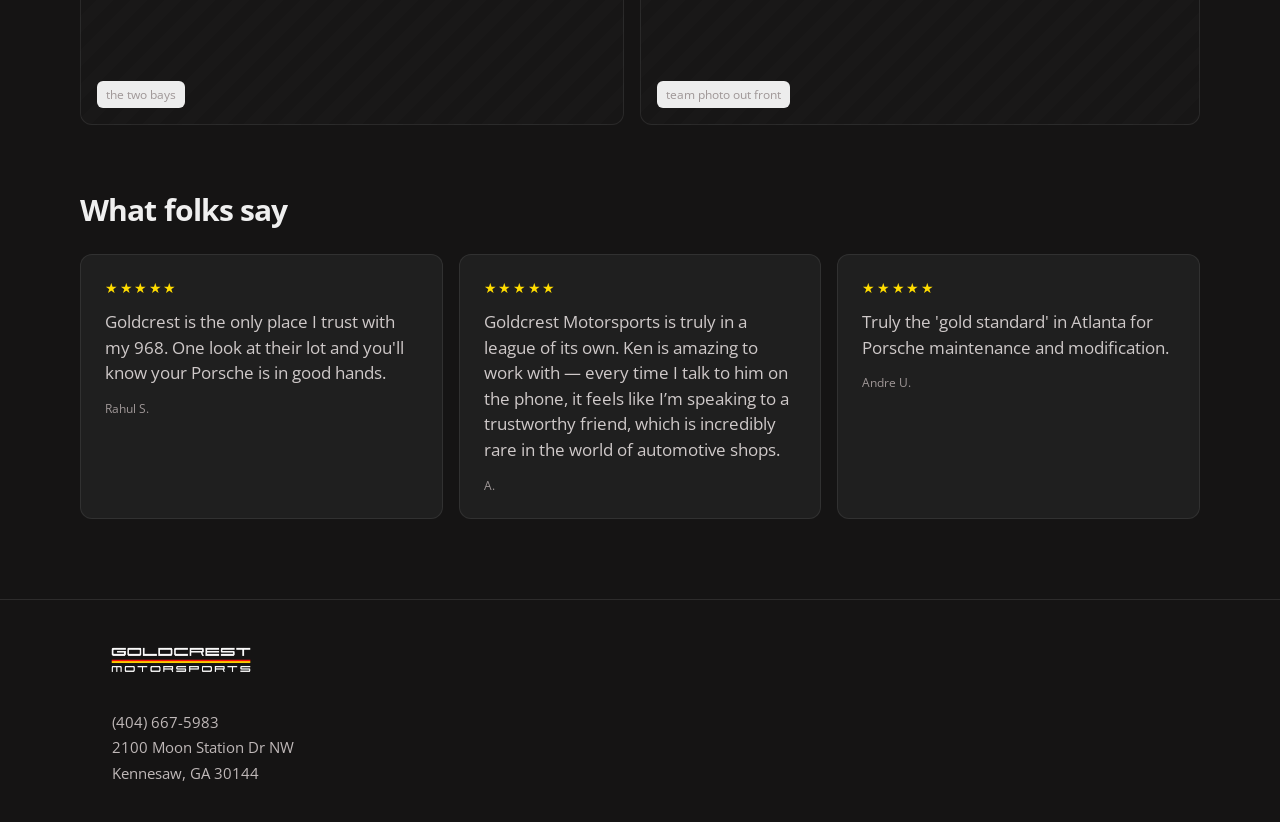
==== commit 5477f418: "updates" ====
--- a/about.html
+++ b/about.html
@@ -16,7 +16,7 @@
   <div class="wrap">
     <a href="index.html" class="brand" style="color:inherit">
       <span class="brand-mark"></span>
-      <img src="Logo.webp" alt="Goldcrest Motorsports" class="brand-logo">
+      <img src="logo.png" alt="Goldcrest Motorsports" class="brand-logo">
     </a>
     <nav class="main-nav">
       <a class="nav-link" href="index.html">Home</a>
@@ -97,8 +97,11 @@
 
 <footer class="site-footer">
   <div class="wrap">
-    <div class="footer-shop">Goldcrest Motorsports · 2100 Moon Station Dr NW<br>Kennesaw, GA 30144</div>
-    <div class="footer-copy">© 2026 </div>
+  <img src="logo.png" alt="Goldcrest Motorsports" class="brand-logo">
+  <div class="footer-shop">
+    <div class="footer-phone"><a href="tel:4046675983">(404) 667-5983</a></div>
+    <div class="footer-address">2100 Moon Station Dr NW<br>Kennesaw, GA 30144</div>
+  </div>
   </div>
 </footer>
 
--- a/styles.css
+++ b/styles.css
@@ -31,6 +31,7 @@
   color: var(--ink);
   font-family: 'Open Sans', Helvetica, Arial, sans-serif;
   -webkit-font-smoothing: antialiased;
+  overflow-x: hidden; /* guard against full-bleed / long-word overflow on small screens */
 }
 
 a { color: var(--blue); text-decoration: none; }
@@ -92,7 +93,9 @@
   height: 50px;
   display: block;
   object-fit: contain;
-  margin-left: 0;
+  /* nudge left to offset the logo PNG's transparent padding so the
+     visible mark lines up with the hero text's left edge */
+  margin-left: -6px;
 }
 
 .main-nav {
@@ -159,10 +162,10 @@
 /* Eyebrow label */
 
 .eyebrow {
-  font-size: 12.5px;
+  font-size: 16px;
   letter-spacing: .14em;
   text-transform: uppercase;
-  color: var(--ink-muted-3);
+  color: var(--blue);
 }
 
 /* Photo placeholder */
@@ -231,6 +234,7 @@
   letter-spacing: -.035em;
   font-weight: 700;
   text-wrap: balance;
+  overflow-wrap: break-word;
 }
 
 .hero-lede {
@@ -268,6 +272,7 @@
   letter-spacing: .16em;
   text-transform: uppercase;
   color: var(--blue);
+  align-items: center;
 }
 
 .hours-panel-today {
@@ -281,6 +286,7 @@
   display: flex;
   flex-direction: column;
   gap: 6px;
+  align-items: center;
   font-size: 15px;
   color: var(--ink-muted);
   border-left: 1px solid var(--line-14);
@@ -306,13 +312,14 @@
 .stats-band {
   border-top: 1px solid var(--line-12);
   border-bottom: 1px solid var(--line-12);
-  background: #1E1C1C;
+  background: var(--dark-bg);
 }
 
 .stats-band .wrap {
   padding: 32px 32px;
   display: flex;
   align-items: center;
+  justify-content: center;
   gap: 28px;
 }
 
@@ -332,10 +339,10 @@
 .hours-right {
   display: flex;
   gap: 48px;
-  margin-left: auto;
-  align-items: center;
-}
-.hours-item { text-align: left; }
+  align-items: center;
+  justify-content: center;
+}
+.hours-item { text-align: center; }
 .hours-day {
   font-size: 12px;
   letter-spacing: .14em;
@@ -350,10 +357,10 @@
 }
 
 @media (max-width: 900px) {
-  .stats-band .wrap { flex-direction: column; align-items: flex-start; gap: 20px; }
-  .stats-left { gap: 24px; }
+  .stats-band .wrap { flex-direction: column; align-items: center; gap: 20px; }
+  .hours-right { width: 100%; gap: 18px 28px; flex-wrap: wrap; }
+  .hours-item { text-align: center; }
   .stats-divider { display: none; }
-  .hours-right { width: 100%; gap: 18px; }
 }
 
 /* When the hours panel is placed inside the stats band, make it span the full wrap and center */
@@ -486,8 +493,8 @@
   padding: 24px;
 }
 
-.review-card .stars { font-size: 13.5px; color: var(--blue); letter-spacing: .12em; }
-.review-card .quote { font-size: 16.5px; line-height: 1.55; margin-top: 12px; color: #334055; text-wrap: pretty; }
+.review-card .stars { font-size: 13.5px; color: var(--dark-quote); letter-spacing: .12em; }
+.review-card .quote { font-size: 16.5px; line-height: 1.55; margin-top: 12px; color: var(--ink-muted); text-wrap: pretty; }
 .review-card .who { font-size: 12px; color: var(--ink-muted-3); margin-top: 14px; }
 
 /* Drop-by split section */
@@ -532,8 +539,8 @@
 /* Appointment section */
 
 .appointment-section {
-  border-top: 1px solid var(--line-12);
-  background: var(--panel);
+  /* border-top: 1px solid var(--line-12); */
+  background: var(--dark-bg);
 }
 
 .appointment-section .wrap {
@@ -565,7 +572,7 @@
 }
 
 .form-card {
-  background: #fff;
+  background: var(--ink);
   border: 1px solid var(--line-10);
   border-radius: 14px;
   padding: 28px;
@@ -589,7 +596,8 @@
 .form-grid {
   display: grid;
   grid-template-columns: minmax(0, 1fr) minmax(0, 1fr);
-  gap: 12px;
+  row-gap: 18px;
+  column-gap: 12px;
   margin-top: 20px;
 }
 
@@ -612,7 +620,7 @@
   font-family: inherit;
   font-size: 15.5px;
   padding: 13px 14px;
-  border: 1px solid var(--line-18);
+  border: 1px solid #c9c9c9;
   border-radius: 9px;
   background: #fff;
   color: #000000;
@@ -639,6 +647,7 @@
 .form-note {
   margin-top: 12px;
   font-size: 13px;
+  text-align: center;
   line-height: 1.5;
   color: var(--ink-muted-3);
 }
@@ -683,7 +692,7 @@
 }
 
 .facts-strip .fact {
-  background: #fff;
+  background: var(--panel);
   padding: 26px 24px;
 }
 
@@ -691,6 +700,7 @@
   font-size: 32px;
   font-weight: 700;
   letter-spacing: -.03em;
+  color: var(--ink);
 }
 
 .facts-strip .fact-label {
@@ -855,19 +865,25 @@
 .site-footer .wrap {
   padding: 36px 32px;
   display: flex;
-  justify-content: space-between;
-  align-items: center;
+  flex-direction: column;
+  align-items: flex-start;
   gap: 24px;
-  flex-wrap: wrap;
-}
-
-.footer-shop { font-size: 15px; color: var(--ink-muted-2); }
+}
+
+.footer-shop { font-size: 15px; color: var(--ink-muted-2); line-height: 1.7; }
+.footer-shop a { color: inherit; }
+.footer-shop a:hover { color: var(--blue); }
 .footer-copy { font-size: 12.5px; color: var(--ink-muted-3); }
 
 /* Responsive */
+
+@media (max-width: 1100px) {
+  .hero h1 { font-size: 52px; }
+}
 
 @media (max-width: 900px) {
   .hero { grid-template-columns: 1fr; }
+  .hero h1 { font-size: 46px; }
   .hero-photo { order: -1; aspect-ratio: 16 / 9; }
   .appointment-section .wrap { grid-template-columns: 1fr; }
   .contact-grid { grid-template-columns: 1fr; }
@@ -886,13 +902,35 @@
 }
 
 @media (max-width: 640px) {
-  .hero h1 { font-size: 42px; }
-  .page-hero h1 { font-size: 38px; }
-  .section-head h2, .split-section h2, .appointment-section h2 { font-size: 28px; }
-  .reviews-band .wrap, .reviews-grid-light { grid-template-columns: 1fr; }
+  .hero { padding: 48px 0 48px; gap: 32px; }
+  .hero h1 { font-size: 38px; letter-spacing: -.02em; }
+  .page-hero h1 { font-size: 34px; }
+  .section-head h2, .split-section h2, .appointment-section h2, .about-section h2 { font-size: 26px; }
+  .about-sub { font-size: 17px; }
+  .reviews-band { padding: 64px 0; }
+  .reviews-band .wrap, .reviews-grid-light { grid-template-columns: 1fr; gap: 28px; }
   .services-grid { grid-template-columns: 1fr; }
   .form-grid { grid-template-columns: 1fr; }
   .form-field.span-2 { grid-column: span 1; }
-  .site-header .wrap { flex-wrap: wrap; gap: 12px; padding-bottom: 12px; }
-  .main-nav { flex-wrap: wrap; }
-}
+  .hours-right { flex-direction: column; gap: 14px; }
+  .site-header .wrap { flex-wrap: wrap; gap: 12px 16px; padding-bottom: 12px; }
+  .main-nav { flex-wrap: wrap; row-gap: 4px; }
+  .hero-actions { width: 100%; }
+  .hero-actions .btn { flex: 1 1 100%; text-align: center; }
+}
+
+@media (max-width: 480px) {
+  .wrap { padding-left: 20px; padding-right: 20px; }
+  .facts-strip { grid-template-columns: 1fr; }
+  .facts-strip .fact { padding: 20px; }
+  .reviews-band .wrap { padding-left: 20px; padding-right: 20px; }
+  .hero h1 { font-size: 32px; }
+  .hero-eyebrow { font-size: 13px; letter-spacing: .1em; margin-bottom: 14px; }
+  .appointment-section .wrap { padding: 44px 20px; }
+  .appointment-section .intro-text { font-size: 16px; }
+  .stats-band .wrap { padding: 26px 20px; }
+  .site-footer .wrap { padding: 32px 20px; }
+  .main-nav { gap: 4px; }
+  .main-nav a.nav-link { padding: 8px 10px; }
+  .nav-call { margin-left: 0; }
+}
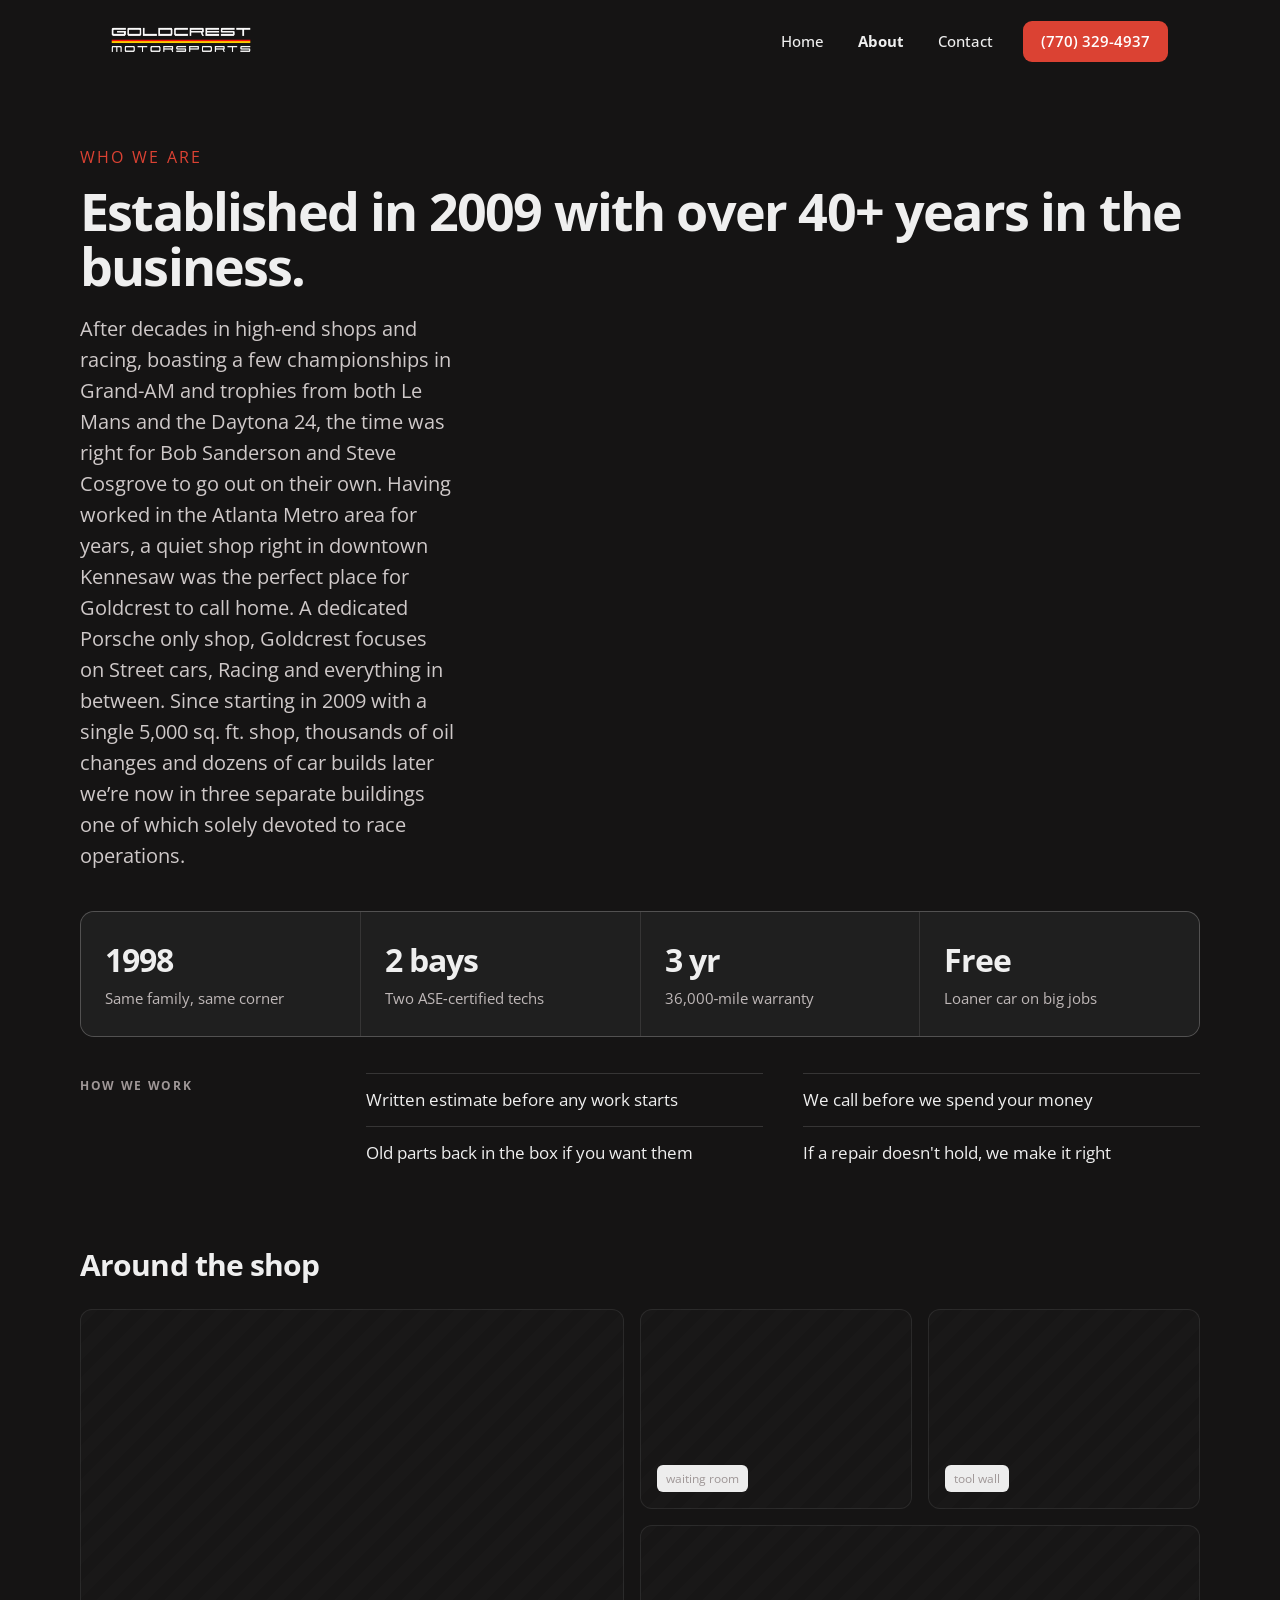
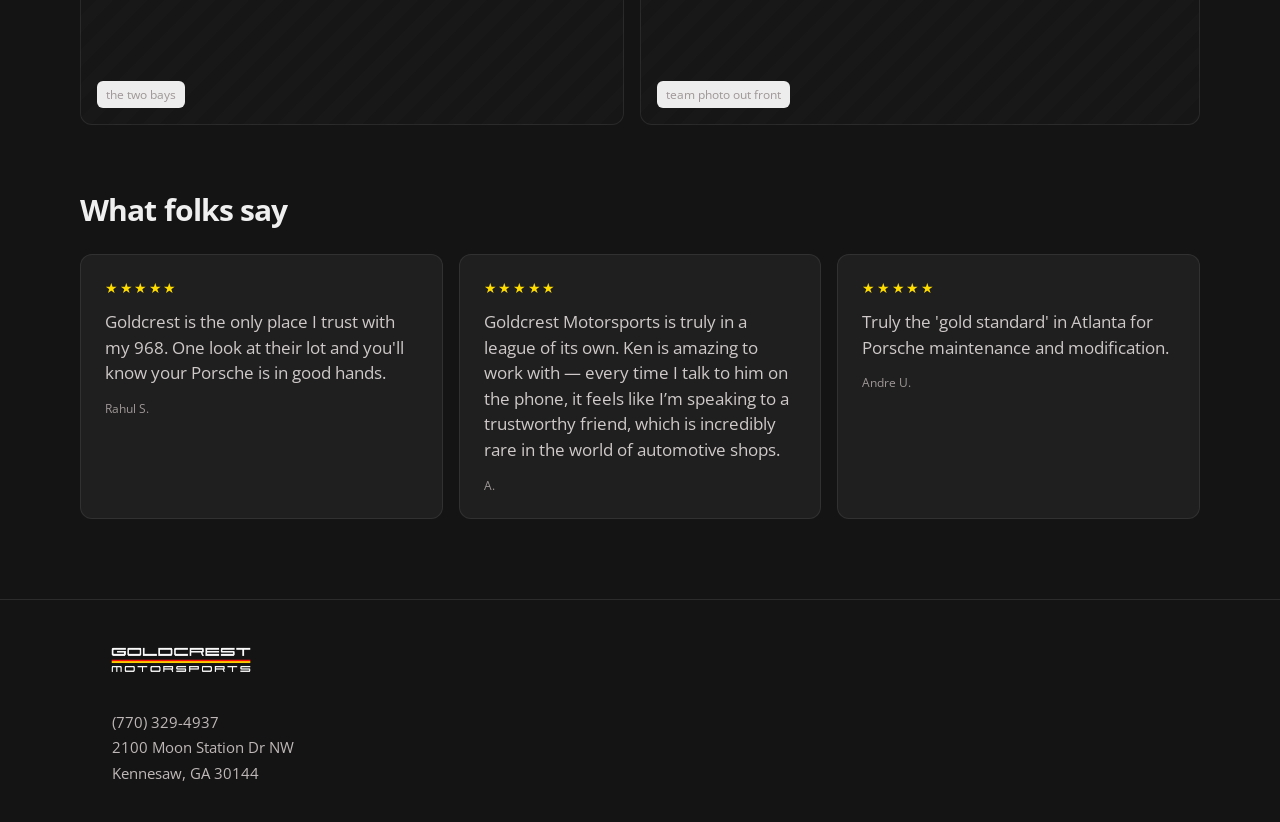
==== commit f32970d3: "update contact information" ====
--- a/about.html
+++ b/about.html
@@ -22,7 +22,7 @@
       <a class="nav-link" href="index.html">Home</a>
       <a class="nav-link" href="about.html" aria-current="page">About</a>
       <a class="nav-link" href="contact.html">Contact</a>
-      <a class="nav-call" href="tel:4046675983">(404) 667-5983</a>
+      <a class="nav-call" href="tel:7703294937">(770) 329-4937</a>
     </nav>
   </div>
 </header>
@@ -99,7 +99,7 @@
   <div class="wrap">
   <img src="logo.png" alt="Goldcrest Motorsports" class="brand-logo">
   <div class="footer-shop">
-    <div class="footer-phone"><a href="tel:4046675983">(404) 667-5983</a></div>
+    <div class="footer-phone"><a href="tel:7703294937">(770) 329-4937</a></div>
     <div class="footer-address">2100 Moon Station Dr NW<br>Kennesaw, GA 30144</div>
   </div>
   </div>
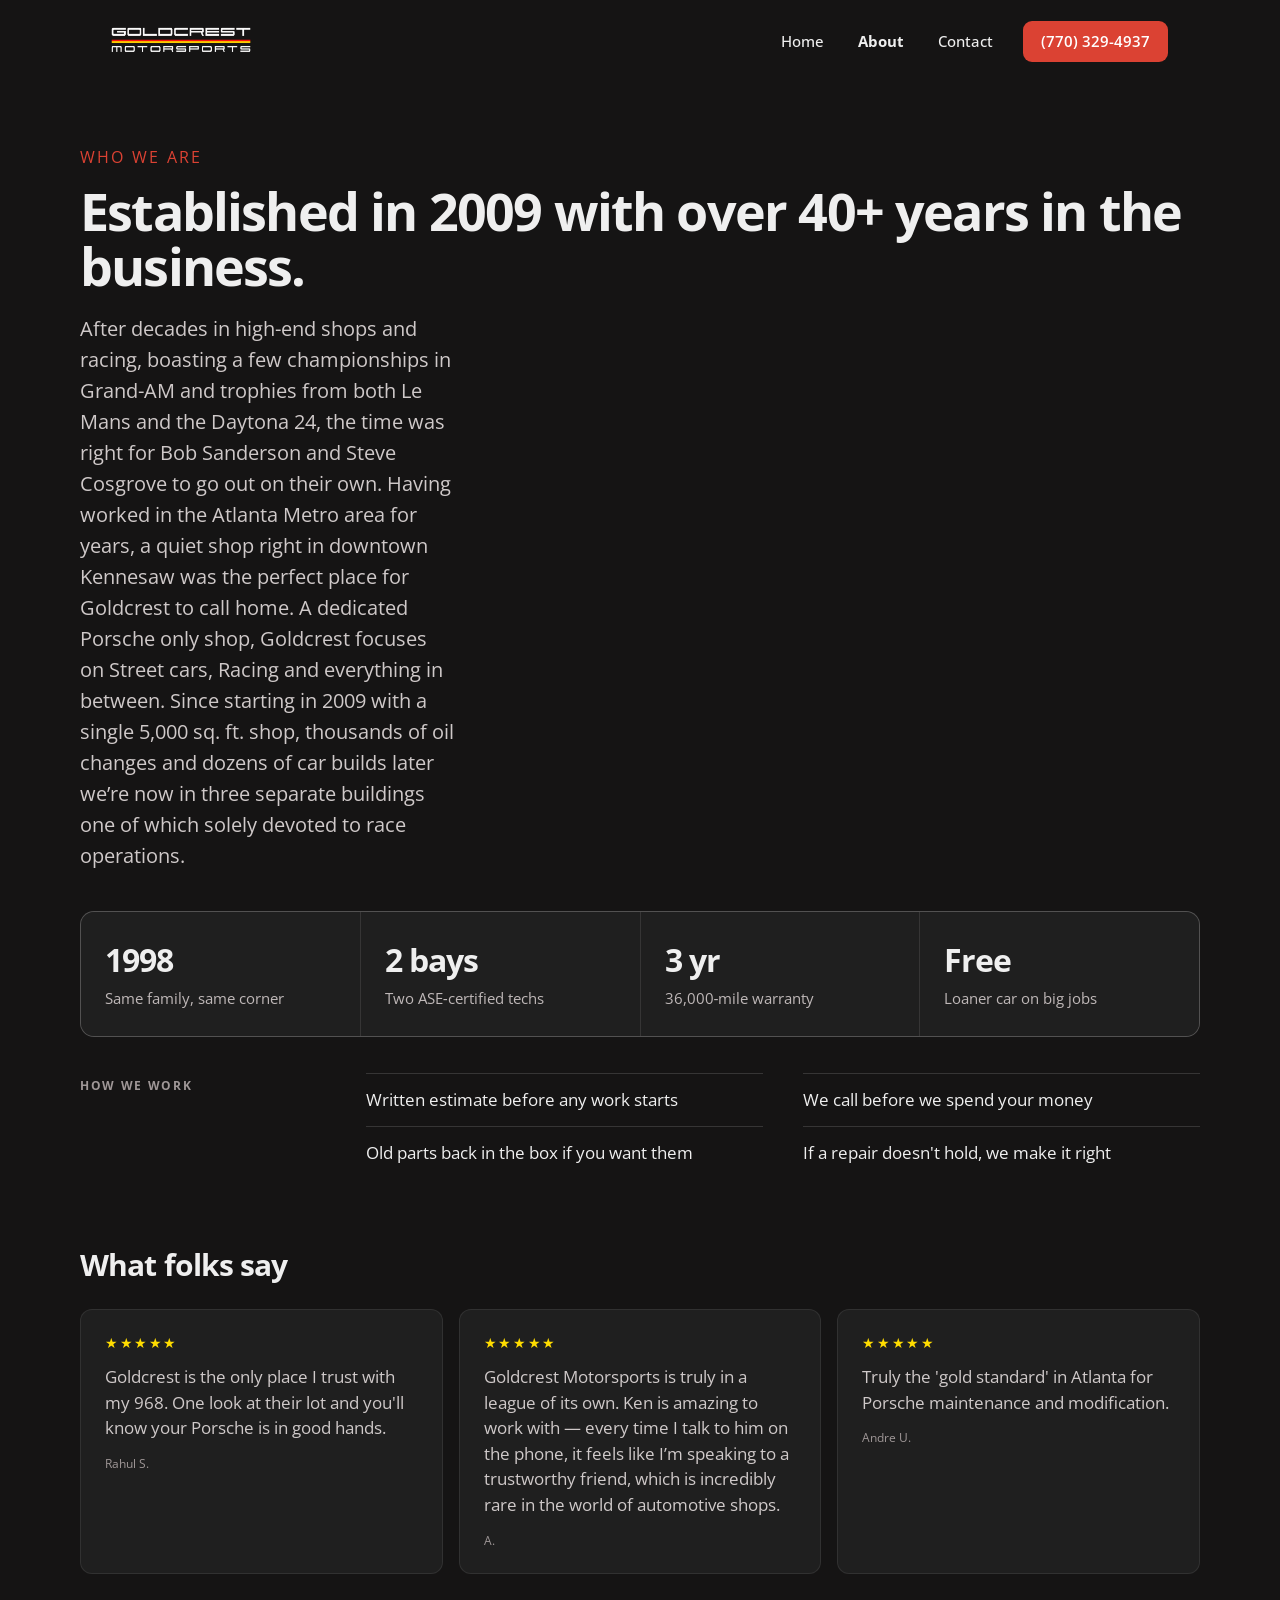
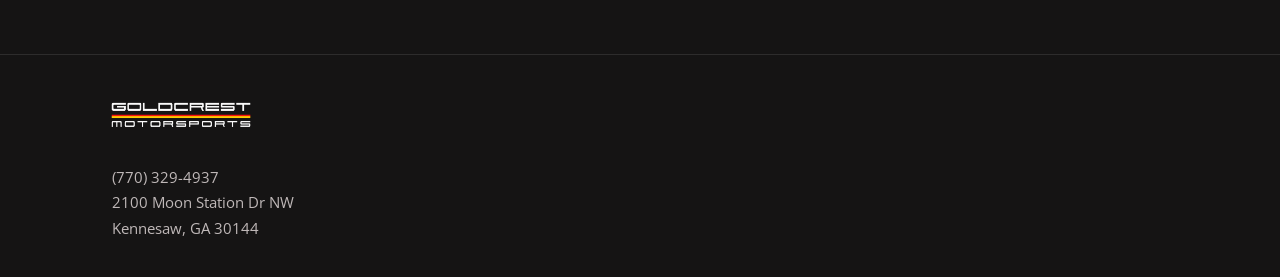
==== commit 0f38a25f: "remove photo holders" ====
--- a/about.html
+++ b/about.html
@@ -62,15 +62,15 @@
       </div>
     </div>
 
-    <div class="about-section">
-      <h2>Around the shop</h2>
-      <div class="shop-photos">
+    <!-- <div class="about-section"> -->
+      <!-- <h2>Around the shop</h2> -->
+      <!-- <div class="shop-photos">
         <div class="photo-placeholder tall"><span>the two bays</span></div>
         <div class="photo-placeholder"><span>waiting room</span></div>
         <div class="photo-placeholder"><span>tool wall</span></div>
         <div class="photo-placeholder wide"><span>team photo out front</span></div>
-      </div>
-    </div>
+      </div> -->
+    <!-- </div> -->
 
     <div class="about-section">
       <h2>What folks say</h2>
